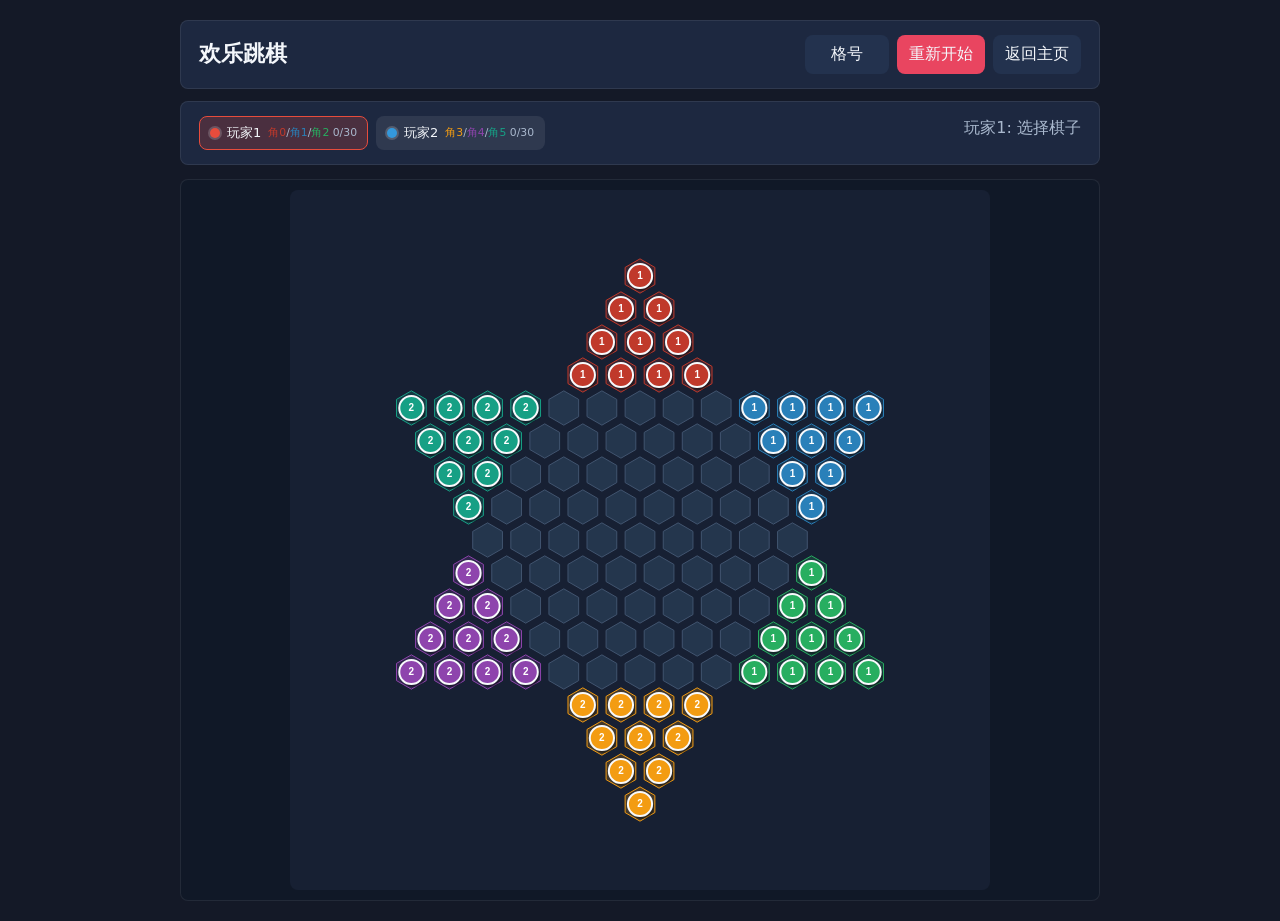
==== web/game.html @ b94131ea "init chinese jump checkers" ====
<!DOCTYPE html>
<html lang="zh-CN">
<head>
  <meta charset="UTF-8">
  <meta name="viewport" content="width=device-width, initial-scale=1.0">
  <title>欢乐跳棋 - 游戏</title>
  <link rel="stylesheet" href="css/style.css">
</head>
<body class="game-page">
  <main class="game-shell">
    <header class="game-header">
      <h1>欢乐跳棋</h1>
      <div class="header-actions">
        <button id="btnIds" type="button">格号</button>
        <button id="btnRestart" type="button">重新开始</button>
        <button id="btnBack" type="button">返回主页</button>
      </div>
    </header>

    <section id="statusBar" class="status-bar">
      <div id="playerInfo" class="player-info"></div>
      <div id="turnInfo" class="turn-info">
        <span id="turnMessage">初始化中...</span>
        <button id="btnEndJump" type="button" hidden>结束跳跃</button>
      </div>
    </section>

    <section class="board-wrap">
      <canvas id="board" width="700" height="700" aria-label="欢乐跳棋棋盘"></canvas>
    </section>
  </main>

  <div id="tooltip" class="tooltip"></div>

  <script src="js/config.js"></script>
  <script src="board_data.js"></script>
  <script src="js/audio.js"></script>
  <script src="js/player.js"></script>
  <script src="js/piece.js"></script>
  <script src="js/board.js"></script>
  <script src="js/ai.js"></script>
  <script src="js/game.js"></script>
</body>
</html>
---- web/css/style.css ----
:root {
  --bg-page: #141927;
  --bg-panel: #1d2840;
  --bg-panel-2: #23324e;
  --text-main: #f4f7fb;
  --text-muted: #a9b8cd;
  --accent: #4ecdc4;
  --danger: #e94560;
}

* {
  box-sizing: border-box;
  margin: 0;
  padding: 0;
}

body {
  min-height: 100vh;
  font-family: system-ui, -apple-system, BlinkMacSystemFont, "Segoe UI", sans-serif;
  background: var(--bg-page);
  color: var(--text-main);
}

button,
select {
  font: inherit;
}

button {
  border: 0;
  border-radius: 8px;
  cursor: pointer;
}

.game-page {
  display: flex;
  align-items: center;
  justify-content: center;
  padding: 20px;
  background-image: url('../images/bg_game.png');
  background-size: cover;
  background-position: center;
}

.game-shell {
  width: min(920px, 100%);
}

.game-header,
.status-bar {
  display: flex;
  align-items: center;
  justify-content: space-between;
  gap: 14px;
  background: var(--bg-panel);
  border: 1px solid rgba(255, 255, 255, 0.08);
  border-radius: 8px;
  padding: 14px 18px;
}

.game-header {
  margin-bottom: 12px;
}

.game-header h1 {
  font-size: 22px;
  line-height: 1.2;
}

.header-actions {
  display: flex;
  gap: 8px;
}

.header-actions button {
  min-width: 84px;
  padding: 9px 12px;
  color: var(--text-main);
  background: var(--bg-panel-2);
}

#btnRestart {
  background: var(--danger);
}

.status-bar {
  align-items: flex-start;
  margin-bottom: 14px;
}

.player-info {
  display: flex;
  flex-wrap: wrap;
  gap: 8px;
}

.player-badge {
  display: flex;
  align-items: center;
  gap: 7px;
  min-height: 34px;
  padding: 6px 10px;
  border-radius: 8px;
  color: var(--text-main);
  background: rgba(255, 255, 255, 0.08);
  border: 1px solid transparent;
  font-size: 13px;
}

.player-badge .dot {
  width: 10px;
  height: 10px;
  border-radius: 50%;
  background: var(--player-color);
  box-shadow: 0 0 0 2px rgba(255, 255, 255, 0.18);
}

.player-badge small {
  color: var(--text-muted);
}

.player-badge.active {
  border-color: var(--player-color);
  background: color-mix(in srgb, var(--player-color) 22%, transparent);
}

.player-badge.finished {
  opacity: 0.55;
}

.turn-info {
  display: flex;
  align-items: center;
  justify-content: flex-end;
  gap: 10px;
  min-width: 160px;
  text-align: right;
  color: var(--text-muted);
  line-height: 1.5;
}

.turn-info button {
  flex: 0 0 auto;
  padding: 7px 10px;
  color: #101827;
  background: var(--accent);
  font-size: 13px;
  font-weight: 700;
}

.turn-info button[hidden] {
  display: none;
}

.board-wrap {
  display: flex;
  justify-content: center;
  overflow: auto;
  background: #101827;
  border: 1px solid rgba(255, 255, 255, 0.08);
  border-radius: 8px;
  padding: 10px;
}

#board {
  width: min(700px, calc(100vw - 62px));
  height: auto;
  border-radius: 8px;
  cursor: pointer;
}

.tooltip {
  position: fixed;
  z-index: 10;
  display: none;
  max-width: 220px;
  padding: 8px 10px;
  border-radius: 6px;
  background: rgba(8, 13, 23, 0.94);
  color: var(--text-main);
  font-size: 12px;
  line-height: 1.45;
  pointer-events: none;
}

@media (max-width: 720px) {
  .game-page {
    align-items: flex-start;
    padding: 12px;
  }

  .game-header,
  .status-bar {
    flex-direction: column;
    align-items: stretch;
  }

  .header-actions {
    display: grid;
    grid-template-columns: repeat(3, 1fr);
  }

  .header-actions button {
    min-width: 0;
    padding-inline: 8px;
  }

  .turn-info {
    justify-content: flex-start;
    text-align: left;
  }
}
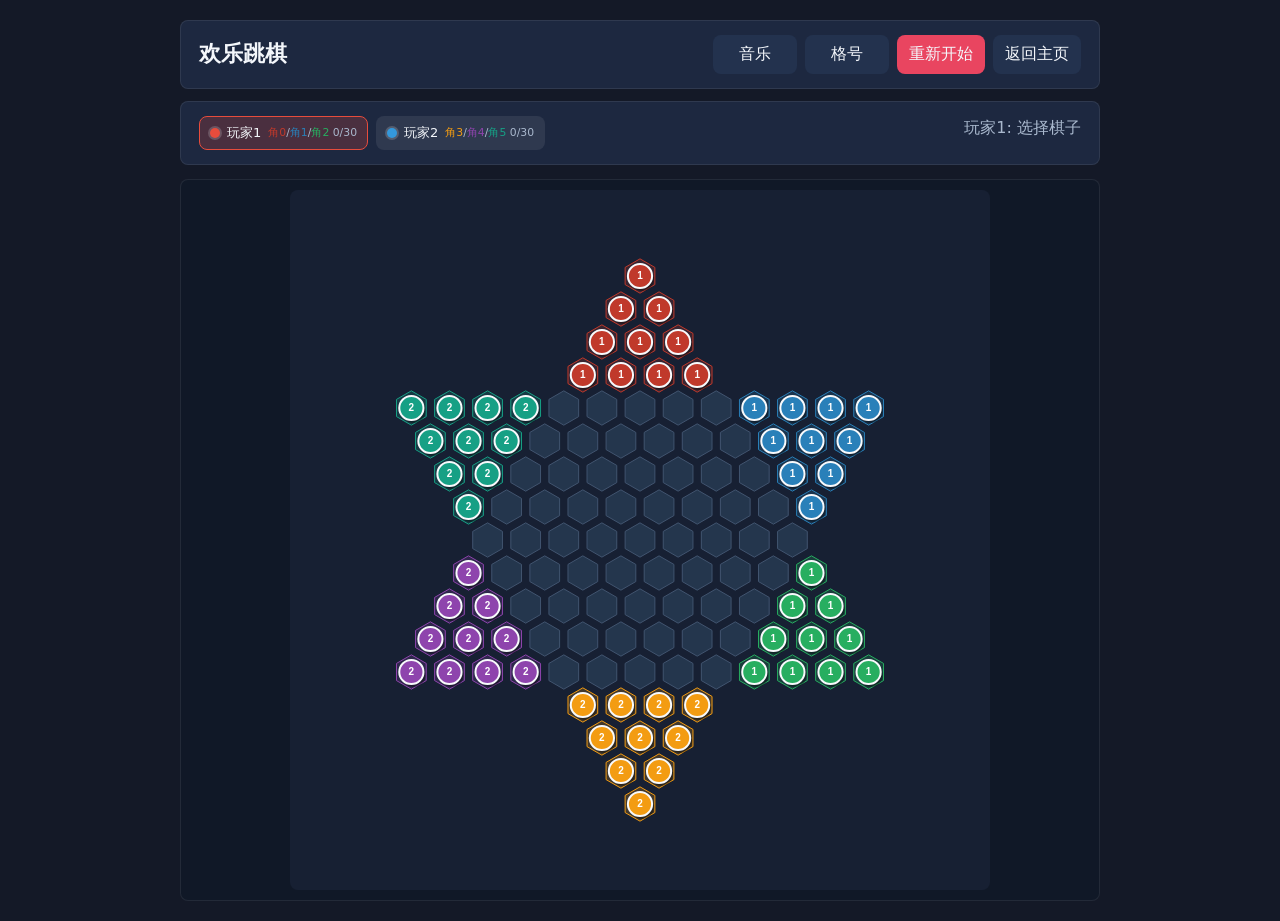
==== commit 03b964d0: "fix: player2 continuous jumps, sound effects, and BGM button 1. Fix player2 continuous jumps: set se" ====
--- a/web/game.html
+++ b/web/game.html
@@ -11,6 +11,7 @@
     <header class="game-header">
       <h1>欢乐跳棋</h1>
       <div class="header-actions">
+        <button id="btnBGM" type="button">音乐</button>
         <button id="btnIds" type="button">格号</button>
         <button id="btnRestart" type="button">重新开始</button>
         <button id="btnBack" type="button">返回主页</button>
@@ -34,6 +35,8 @@
 
   <script src="js/config.js"></script>
   <script src="board_data.js"></script>
+  <script src="js/messages.js"></script>
+  <script src="js/network.js"></script>
   <script src="js/audio.js"></script>
   <script src="js/player.js"></script>
   <script src="js/piece.js"></script>
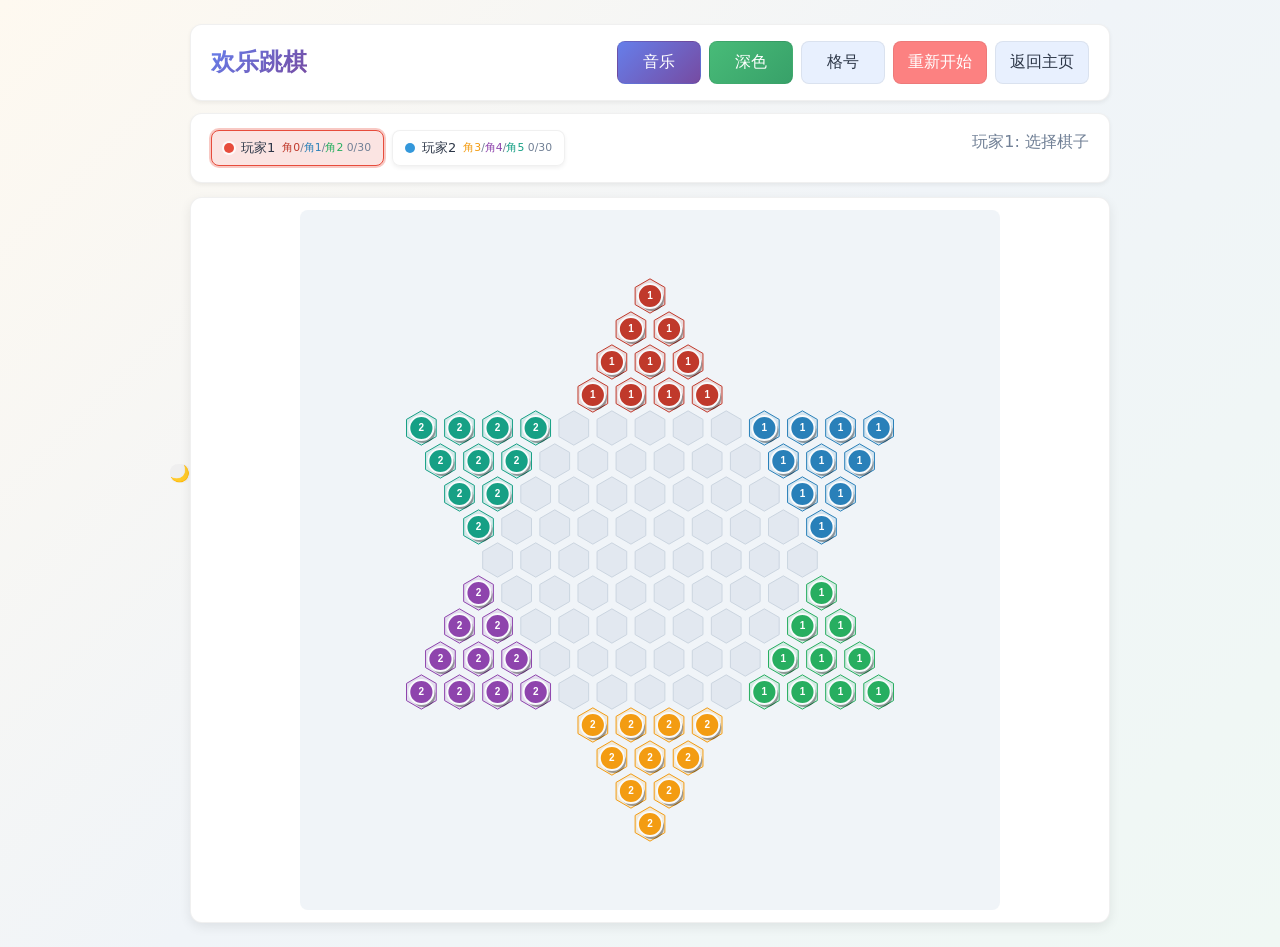
==== commit 294e3ffe: "feat: add light/dark theme toggle with persistent preference - Add CSS variables for all colors in b" ====
--- a/web/game.html
+++ b/web/game.html
@@ -7,11 +7,13 @@
   <link rel="stylesheet" href="css/style.css">
 </head>
 <body class="game-page">
+  <button class="theme-toggle" id="themeToggle" title="切换主题">🌙</button>
   <main class="game-shell">
     <header class="game-header">
       <h1>欢乐跳棋</h1>
       <div class="header-actions">
         <button id="btnBGM" type="button">音乐</button>
+        <button id="btnTheme" type="button">主题</button>
         <button id="btnIds" type="button">格号</button>
         <button id="btnRestart" type="button">重新开始</button>
         <button id="btnBack" type="button">返回主页</button>
@@ -43,5 +45,32 @@
   <script src="js/board.js"></script>
   <script src="js/ai.js"></script>
   <script src="js/game.js"></script>
+  <script>
+    (function() {
+      const savedTheme = localStorage.getItem('theme') || 'light';
+      document.documentElement.setAttribute('data-theme', savedTheme);
+      const btn = document.getElementById('themeToggle');
+      const btnHeader = document.getElementById('btnTheme');
+      const updateIcon = () => {
+        const isDark = document.documentElement.getAttribute('data-theme') === 'dark';
+        if (btn) btn.textContent = isDark ? '☀️' : '🌙';
+        if (btnHeader) btnHeader.textContent = isDark ? '浅色' : '深色';
+      };
+      updateIcon();
+      const toggleTheme = () => {
+        const current = document.documentElement.getAttribute('data-theme');
+        const next = current === 'dark' ? 'light' : 'dark';
+        document.documentElement.setAttribute('data-theme', next);
+        localStorage.setItem('theme', next);
+        updateIcon();
+        if (window.game && window.game.board) {
+          window.game.board.render(window.game.ctx, { showIds: window.game.showIds });
+          window.game.render();
+        }
+      };
+      if (btn) btn.addEventListener('click', toggleTheme);
+      if (btnHeader) btnHeader.addEventListener('click', toggleTheme);
+    })();
+  </script>
 </body>
 </html>
--- a/web/css/style.css
+++ b/web/css/style.css
@@ -1,11 +1,95 @@
 :root {
+  --bg-page: #f0f4f8;
+  --bg-page-gradient-start: #fef9f0;
+  --bg-page-gradient-mid: #f0f4f8;
+  --bg-page-gradient-end: #f0f8f4;
+  --bg-panel: #ffffff;
+  --bg-panel-2: #e8f0fe;
+  --bg-input: #f7fafc;
+  --text-main: #2d3748;
+  --text-muted: #718096;
+  --text-heading: #667eea;
+  --accent: #48bb78;
+  --accent-hover: #38a169;
+  --danger: #fc8181;
+  --danger-hover: #f56565;
+  --border-color: rgba(0, 0, 0, 0.06);
+  --border-focus: #667eea;
+  --shadow-sm: 0 2px 4px rgba(0, 0, 0, 0.06);
+  --shadow-md: 0 4px 12px rgba(0, 0, 0, 0.08);
+  --shadow-lg: 0 8px 24px rgba(0, 0, 0, 0.12);
+  --radius: 12px;
+  --radius-sm: 8px;
+  --btn-primary-start: #667eea;
+  --btn-primary-end: #764ba2;
+  --btn-secondary-start: #48bb78;
+  --btn-secondary-end: #38a169;
+  --tab-bg: #e8f0fe;
+  --tab-active-bg: #ffffff;
+  --tab-text: #718096;
+  --tab-active-text: #2d3748;
+  --room-bg: #f7fafc;
+  --room-code-color: #667eea;
+  --waiting-color: #ed8936;
+  --rules-bg: rgba(247, 250, 252, 0.8);
+  --rules-title: #2d3748;
+  --rules-text: #718096;
+  --error-color: #e53e3e;
+  --board-bg: #f0f4f8;
+  --cell-center: #e2e8f0;
+  --cell-stroke: #cbd5e0;
+  --cell-text: #718096;
+  --tooltip-bg: rgba(255, 255, 255, 0.95);
+  --badge-bg: rgba(255, 255, 255, 0.8);
+  --badge-dot-shadow: rgba(255, 255, 255, 0.8);
+  --title-gradient-start: #667eea;
+  --title-gradient-end: #764ba2;
+}
+
+[data-theme="dark"] {
   --bg-page: #141927;
+  --bg-page-gradient-start: #1a1a2e;
+  --bg-page-gradient-mid: #16213e;
+  --bg-page-gradient-end: #1a1a2e;
   --bg-panel: #1d2840;
   --bg-panel-2: #23324e;
+  --bg-input: #0f3460;
   --text-main: #f4f7fb;
   --text-muted: #a9b8cd;
+  --text-heading: #4ecdc4;
   --accent: #4ecdc4;
+  --accent-hover: #3dbdb5;
   --danger: #e94560;
+  --danger-hover: #d63850;
+  --border-color: rgba(255, 255, 255, 0.08);
+  --border-focus: #e94560;
+  --shadow-sm: 0 2px 4px rgba(0, 0, 0, 0.2);
+  --shadow-md: 0 4px 12px rgba(0, 0, 0, 0.3);
+  --shadow-lg: 0 8px 24px rgba(0, 0, 0, 0.4);
+  --tab-bg: #0f3460;
+  --tab-active-bg: #16213e;
+  --tab-text: #888;
+  --tab-active-text: #fff;
+  --room-bg: #0f3460;
+  --room-code-color: #4ecdc4;
+  --waiting-color: #f39c12;
+  --rules-bg: rgba(15, 52, 96, 0.2);
+  --rules-title: #fff;
+  --rules-text: #888;
+  --error-color: #e94560;
+  --board-bg: #172033;
+  --cell-center: #24364d;
+  --cell-stroke: #41546f;
+  --cell-text: #8fa1b7;
+  --tooltip-bg: rgba(8, 13, 23, 0.94);
+  --badge-bg: rgba(255, 255, 255, 0.08);
+  --badge-dot-shadow: rgba(255, 255, 255, 0.18);
+  --title-gradient-start: #4ecdc4;
+  --title-gradient-end: #44a08d;
+  --btn-primary-start: #e94560;
+  --btn-primary-end: #d63850;
+  --btn-secondary-start: #3498db;
+  --btn-secondary-end: #2980b9;
 }
 
 * {
@@ -17,8 +101,9 @@
 body {
   min-height: 100vh;
   font-family: system-ui, -apple-system, BlinkMacSystemFont, "Segoe UI", sans-serif;
-  background: var(--bg-page);
+  background: linear-gradient(135deg, var(--bg-page-gradient-start) 0%, var(--bg-page-gradient-mid) 50%, var(--bg-page-gradient-end) 100%);
   color: var(--text-main);
+  transition: background 0.3s ease, color 0.3s ease;
 }
 
 button,
@@ -28,18 +113,27 @@
 
 button {
   border: 0;
-  border-radius: 8px;
+  border-radius: var(--radius-sm);
   cursor: pointer;
+  transition: all 0.2s ease;
+}
+
+button:hover {
+  transform: translateY(-1px);
+  box-shadow: var(--shadow-sm);
+}
+
+button:active {
+  transform: translateY(0);
 }
 
 .game-page {
   display: flex;
   align-items: center;
   justify-content: center;
-  padding: 20px;
-  background-image: url('../images/bg_game.png');
-  background-size: cover;
-  background-position: center;
+  padding: 24px;
+  background: linear-gradient(135deg, var(--bg-page-gradient-start) 0%, var(--bg-page-gradient-mid) 50%, var(--bg-page-gradient-end) 100%);
+  min-height: 100vh;
 }
 
 .game-shell {
@@ -53,9 +147,11 @@
   justify-content: space-between;
   gap: 14px;
   background: var(--bg-panel);
-  border: 1px solid rgba(255, 255, 255, 0.08);
-  border-radius: 8px;
-  padding: 14px 18px;
+  border: 1px solid var(--border-color);
+  border-radius: var(--radius);
+  padding: 16px 20px;
+  box-shadow: var(--shadow-sm);
+  transition: background 0.3s ease, border-color 0.3s ease;
 }
 
 .game-header {
@@ -63,8 +159,12 @@
 }
 
 .game-header h1 {
-  font-size: 22px;
+  font-size: 24px;
   line-height: 1.2;
+  background: linear-gradient(135deg, var(--title-gradient-start) 0%, var(--title-gradient-end) 100%);
+  -webkit-background-clip: text;
+  -webkit-text-fill-color: transparent;
+  background-clip: text;
 }
 
 .header-actions {
@@ -74,13 +174,43 @@
 
 .header-actions button {
   min-width: 84px;
-  padding: 9px 12px;
+  padding: 10px 14px;
   color: var(--text-main);
   background: var(--bg-panel-2);
+  font-weight: 500;
+  border: 1px solid var(--border-color);
+  transition: all 0.2s ease, background 0.3s ease;
+}
+
+.header-actions button:hover {
+  background: var(--bg-input);
 }
 
 #btnRestart {
   background: var(--danger);
+  color: white;
+}
+
+#btnRestart:hover {
+  background: var(--danger-hover);
+}
+
+#btnBGM {
+  background: linear-gradient(135deg, var(--btn-primary-start) 0%, var(--btn-primary-end) 100%);
+  color: white;
+}
+
+#btnBGM:hover {
+  opacity: 0.9;
+}
+
+#btnTheme {
+  background: linear-gradient(135deg, var(--btn-secondary-start) 0%, var(--btn-secondary-end) 100%);
+  color: white;
+}
+
+#btnTheme:hover {
+  opacity: 0.9;
 }
 
 .status-bar {
@@ -98,13 +228,15 @@
   display: flex;
   align-items: center;
   gap: 7px;
-  min-height: 34px;
-  padding: 6px 10px;
-  border-radius: 8px;
+  min-height: 36px;
+  padding: 8px 12px;
+  border-radius: var(--radius-sm);
   color: var(--text-main);
-  background: rgba(255, 255, 255, 0.08);
-  border: 1px solid transparent;
+  background: var(--badge-bg);
+  border: 1px solid var(--border-color);
   font-size: 13px;
+  box-shadow: var(--shadow-sm);
+  transition: all 0.3s ease;
 }
 
 .player-badge .dot {
@@ -112,7 +244,7 @@
   height: 10px;
   border-radius: 50%;
   background: var(--player-color);
-  box-shadow: 0 0 0 2px rgba(255, 255, 255, 0.18);
+  box-shadow: 0 0 0 2px var(--badge-dot-shadow);
 }
 
 .player-badge small {
@@ -121,7 +253,8 @@
 
 .player-badge.active {
   border-color: var(--player-color);
-  background: color-mix(in srgb, var(--player-color) 22%, transparent);
+  background: color-mix(in srgb, var(--player-color) 15%, var(--bg-panel));
+  box-shadow: 0 0 0 2px color-mix(in srgb, var(--player-color) 30%, transparent);
 }
 
 .player-badge.finished {
@@ -141,11 +274,15 @@
 
 .turn-info button {
   flex: 0 0 auto;
-  padding: 7px 10px;
-  color: #101827;
+  padding: 8px 12px;
+  color: white;
   background: var(--accent);
   font-size: 13px;
-  font-weight: 700;
+  font-weight: 600;
+}
+
+.turn-info button:hover {
+  background: var(--accent-hover);
 }
 
 .turn-info button[hidden] {
@@ -156,16 +293,18 @@
   display: flex;
   justify-content: center;
   overflow: auto;
-  background: #101827;
-  border: 1px solid rgba(255, 255, 255, 0.08);
-  border-radius: 8px;
-  padding: 10px;
+  background: var(--bg-panel);
+  border: 1px solid var(--border-color);
+  border-radius: var(--radius);
+  padding: 12px;
+  box-shadow: var(--shadow-md);
+  transition: background 0.3s ease, border-color 0.3s ease;
 }
 
 #board {
   width: min(700px, calc(100vw - 62px));
   height: auto;
-  border-radius: 8px;
+  border-radius: var(--radius-sm);
   cursor: pointer;
 }
 
@@ -174,13 +313,16 @@
   z-index: 10;
   display: none;
   max-width: 220px;
-  padding: 8px 10px;
-  border-radius: 6px;
-  background: rgba(8, 13, 23, 0.94);
+  padding: 10px 12px;
+  border-radius: var(--radius-sm);
+  background: var(--tooltip-bg);
   color: var(--text-main);
   font-size: 12px;
   line-height: 1.45;
   pointer-events: none;
+  box-shadow: var(--shadow-md);
+  border: 1px solid var(--border-color);
+  transition: all 0.3s ease;
 }
 
 @media (max-width: 720px) {
@@ -197,7 +339,7 @@
 
   .header-actions {
     display: grid;
-    grid-template-columns: repeat(3, 1fr);
+    grid-template-columns: repeat(4, 1fr);
   }
 
   .header-actions button {
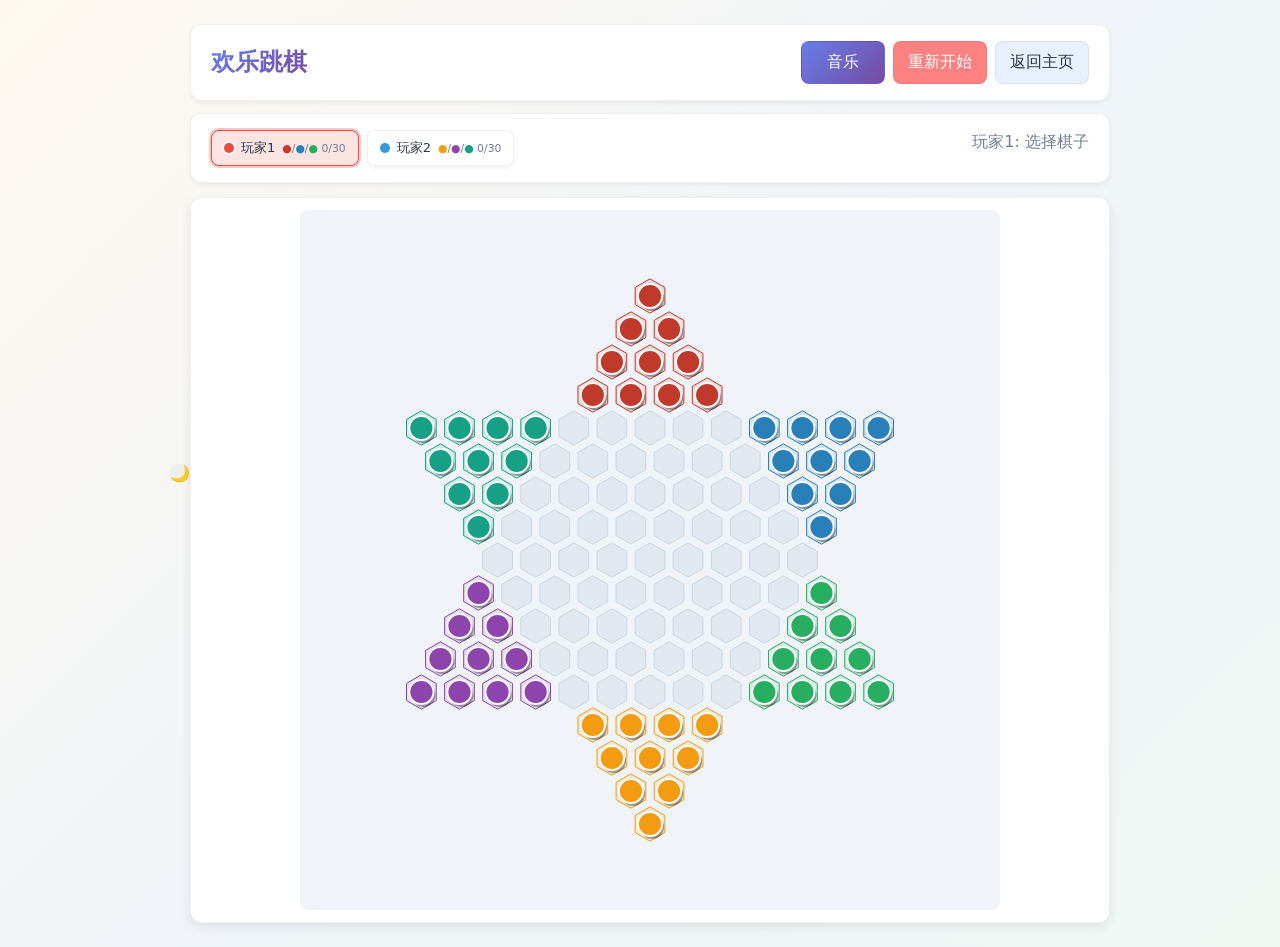
==== commit 40d94d7b: "feat: add debug mode with URL param mode=debug - Debug mode only: show grid IDs button, piece number" ====
--- a/web/game.html
+++ b/web/game.html
@@ -13,8 +13,7 @@
       <h1>欢乐跳棋</h1>
       <div class="header-actions">
         <button id="btnBGM" type="button">音乐</button>
-        <button id="btnTheme" type="button">主题</button>
-        <button id="btnIds" type="button">格号</button>
+        <button id="btnIds" type="button" hidden>格号</button>
         <button id="btnRestart" type="button">重新开始</button>
         <button id="btnBack" type="button">返回主页</button>
       </div>
@@ -33,7 +32,7 @@
     </section>
   </main>
 
-  <div id="tooltip" class="tooltip"></div>
+  <div id="tooltip" class="tooltip" hidden></div>
 
   <script src="js/config.js"></script>
   <script src="board_data.js"></script>
@@ -50,11 +49,9 @@
       const savedTheme = localStorage.getItem('theme') || 'light';
       document.documentElement.setAttribute('data-theme', savedTheme);
       const btn = document.getElementById('themeToggle');
-      const btnHeader = document.getElementById('btnTheme');
       const updateIcon = () => {
         const isDark = document.documentElement.getAttribute('data-theme') === 'dark';
         if (btn) btn.textContent = isDark ? '☀️' : '🌙';
-        if (btnHeader) btnHeader.textContent = isDark ? '浅色' : '深色';
       };
       updateIcon();
       const toggleTheme = () => {
@@ -69,7 +66,6 @@
         }
       };
       if (btn) btn.addEventListener('click', toggleTheme);
-      if (btnHeader) btnHeader.addEventListener('click', toggleTheme);
     })();
   </script>
 </body>
